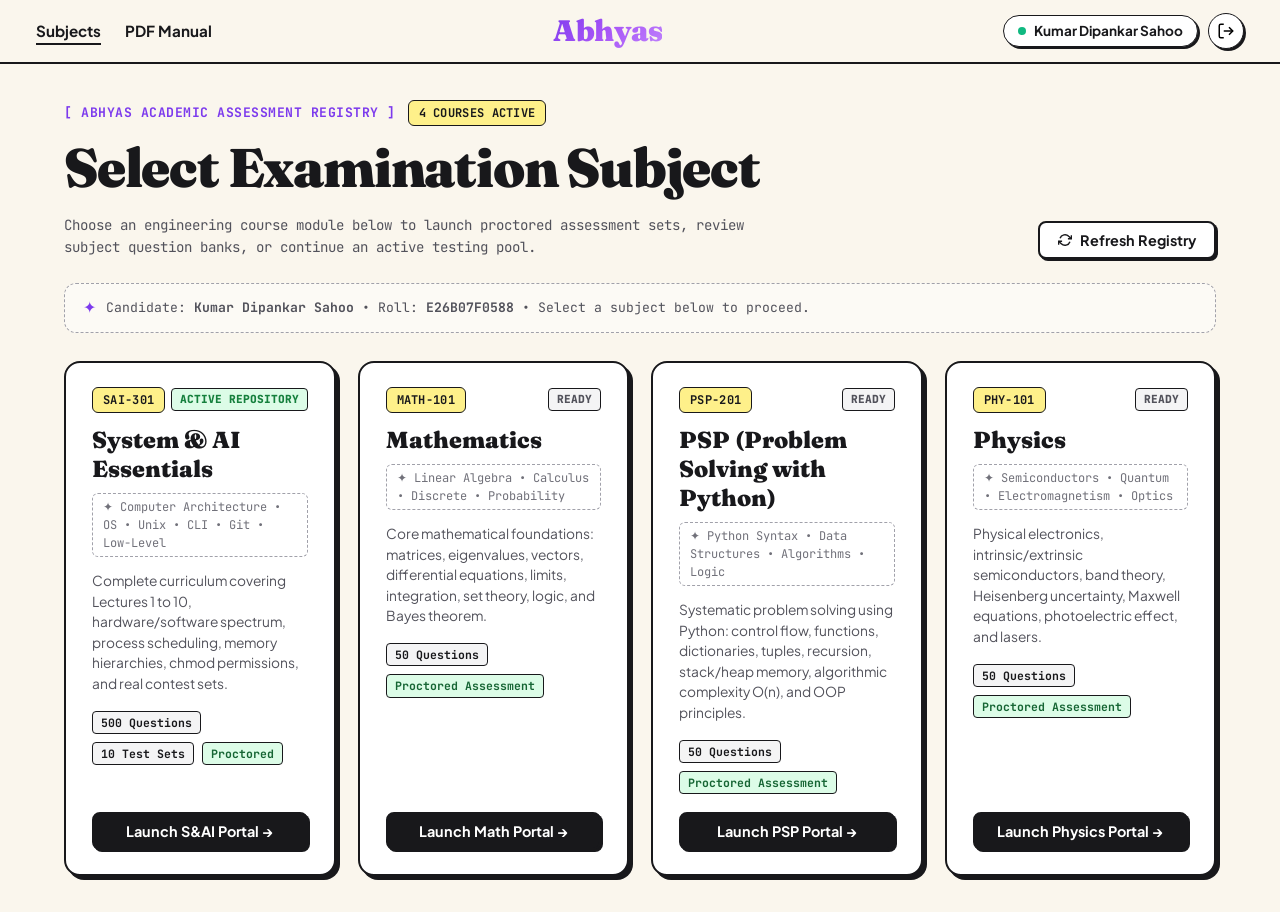
==== index.html @ b24cab3d "Add Abhyas multi-subject assessment portal, question banks, and master study guide" ====
<!DOCTYPE html>
<html lang="en">
<head>
  <meta charset="UTF-8">
  <meta name="viewport" content="width=device-width, initial-scale=1.0">
  <title>Abhyas — Academic Assessment Platform</title>
  <link rel="preconnect" href="https://fonts.googleapis.com">
  <link rel="preconnect" href="https://fonts.gstatic.com" crossorigin>
  <link href="https://fonts.googleapis.com/css2?family=Fraunces:ital,opsz,wght@0,9..144,700;0,9..144,800;0,9..144,900;1,9..144,700&family=JetBrains+Mono:wght@400;500;600;700&family=Plus+Jakarta+Sans:wght@400;500;600;700;800&display=swap" rel="stylesheet">
  <link rel="stylesheet" href="styles.css">
</head>
<body>

  <!-- TOP GLOBAL HEADER -->
  <header class="app-header">
    <div class="header-left">
      <nav class="nav-links">
        <a href="#" class="nav-link active" id="nav-portal-btn" onclick="showSubjectSelection()">Subjects</a>
        <a href="#" class="nav-link" id="nav-change-subject" onclick="showSubjectSelection()" style="display: none;">Switch Subject</a>
        <a href="Systems_and_AI_Master_Guide_and_Contests.pdf" download class="nav-link" title="Download Master Study Guide (44 Pages)">PDF Manual</a>
      </nav>
    </div>

    <div class="header-center">
      <div class="nirman-logo" onclick="showSubjectSelection()" title="Abhyas Assessment Portal">
        <span class="logo-text">Abhyas</span>
      </div>

      <!-- Test Header Status (When in Test) -->
      <div class="test-header-bar" id="test-header-status" style="display: none;">
        <div class="timer-badge" id="timer-pill">
          <svg class="icon icon-sm" viewBox="0 0 24 24" fill="none" stroke="currentColor" stroke-width="2.5"><circle cx="12" cy="12" r="10"></circle><polyline points="12 6 12 12 16 14"></polyline></svg>
          <span id="timer-display">45:00</span>
        </div>
        <div class="proctor-badge proctor-active" id="proctor-badge">
          <span class="pulse-dot"></span>
          <span id="proctor-status-text">PROCTORED</span>
        </div>
        <div class="violation-badge" id="violation-pill">
          Violations: <span id="violation-count">0</span>
        </div>
      </div>
    </div>

    <div class="header-right">
      <!-- Signed In State -->
      <div id="user-header-signedin" style="display: flex; align-items: center; gap: 10px;">
        <div class="user-profile-pill">
          <span class="user-online-dot"></span>
          <span class="user-name" id="header-user-name">Kumar Dipankar Sahoo</span>
        </div>
        <button class="icon-circle-btn" onclick="signOutUser()" title="Sign Out / Switch User">
          <svg class="icon" viewBox="0 0 24 24" fill="none" stroke="currentColor" stroke-width="2"><path d="M9 21H5a2 2 0 0 1-2-2V5a2 2 0 0 1 2-2h4"></path><polyline points="16 17 21 12 16 7"></polyline><line x1="21" y1="12" x2="9" y2="12"></line></svg>
        </button>
      </div>

      <!-- Signed Out State -->
      <div id="user-header-signedout" style="display: none;">
        <button class="btn btn-black btn-sm" onclick="showSignInScreen()">
          Sign In &rarr;
        </button>
      </div>
    </div>
  </header>

  <!-- MAIN CONTAINER -->
  <main class="app-main">

    <!-- 0. SIGN IN VIEW -->
    <section class="view-panel" id="signin-view" style="display: none;">
      <div class="signin-container">
        <div class="nirman-card signin-card">
          <div class="signin-top-badge">
            <span class="mono-bracket">[ CANDIDATE VERIFICATION ]</span>
            <span class="tag-pill yellow-pill">ABHYAS</span>
          </div>
          
          <h1 class="signin-title">Candidate Sign In</h1>
          <p class="signin-desc">
            Enter your credentials to access proctored assessments, subject registries, and exam progress.
          </p>

          <form id="signin-form" onsubmit="handleSignInSubmit(event)">
            <div class="form-group">
              <label class="form-label">STUDENT FULL NAME</label>
              <input type="text" id="input-student-name" class="nirman-input" placeholder="e.g. Kumar Dipankar Sahoo" value="Kumar Dipankar Sahoo" required>
            </div>

            <div class="form-group">
              <label class="form-label">CAMPUS ROLL NUMBER</label>
              <input type="text" id="input-roll-no" class="nirman-input" placeholder="e.g. E26B07F0588" value="E26B07F0588" required>
            </div>

            <div class="form-group">
              <label class="form-label">ACADEMIC EMAIL</label>
              <input type="email" id="input-email" class="nirman-input" placeholder="e.g. kumar.sahoo@student.edu" value="kumar.sahoo@student.edu" required>
            </div>

            <div class="signin-btn-row">
              <button type="submit" class="btn btn-black btn-block">
                Sign In to Portal &rarr;
              </button>
            </div>
          </form>

          <div class="signin-footer-note">
            <span class="sparkle-icon">&#10022;</span>
            <span>All assessment sessions are securely logged to candidate roll numbers.</span>
          </div>
        </div>
      </div>
    </section>

    <!-- 1. SUBJECT SELECTION VIEW -->
    <section class="view-panel" id="subjects-view">
      
      <!-- HERO HEADER -->
      <div class="nirman-hero">
        <div class="hero-top-tag">
          <span class="mono-bracket">[ ABHYAS ACADEMIC ASSESSMENT REGISTRY ]</span>
          <span class="tag-pill yellow-pill">4 COURSES ACTIVE</span>
        </div>
        
        <h1 class="page-title">Select Examination Subject</h1>
        
        <div class="hero-sub-flex">
          <p class="hero-desc">
            Choose an engineering course module below to launch proctored assessment sets, review subject question banks, or continue an active testing pool.
          </p>
          <div class="hero-actions">
            <button class="btn btn-outline" onclick="showSubjectSelection()">
              <svg class="icon icon-sm" viewBox="0 0 24 24" fill="none" stroke="currentColor" stroke-width="2.5"><polyline points="23 4 23 10 17 10"></polyline><polyline points="1 20 1 14 7 14"></polyline><path d="M3.51 9a9 9 0 0 1 14.85-3.36L23 10M1 14l4.64 4.36A9 9 0 0 0 20.49 15"></path></svg>
              Refresh Registry
            </button>
          </div>
        </div>
      </div>

      <!-- DASHED NOTICE BANNER -->
      <div class="dashed-notice-banner">
        <span class="sparkle-icon">&#10022;</span>
        <span>Candidate: <strong id="subject-candidate-name">Kumar Dipankar Sahoo</strong> &bull; Roll: <strong id="subject-candidate-roll">E26B07F0588</strong> &bull; Select a subject below to proceed.</span>
      </div>

      <!-- SUBJECT CARDS GRID (4 SUBJECTS: S&AI, MATH, PSP, PHYSICS) -->
      <div class="subjects-grid">
        
        <!-- S&AI CARD -->
        <div class="nirman-card subject-card" onclick="selectSubject('sai')">
          <div class="subject-card-top">
            <span class="tag-pill yellow-pill">SAI-301</span>
            <span class="badge-flag-active">ACTIVE REPOSITORY</span>
          </div>
          <h2 class="subject-title">System &amp; AI Essentials</h2>
          <div class="dashed-pill-box">
            &#10022; Computer Architecture &bull; OS &bull; Unix &bull; CLI &bull; Git &bull; Low-Level
          </div>
          <p class="subject-desc">
            Complete curriculum covering Lectures 1 to 10, hardware/software spectrum, process scheduling, memory hierarchies, chmod permissions, and real contest sets.
          </p>
          <div class="subject-meta-row">
            <span class="meta-tag">500 Questions</span>
            <span class="meta-tag">10 Test Sets</span>
            <span class="meta-tag color-green-bold">Proctored</span>
          </div>
          <button class="btn btn-black btn-block subject-btn">
            Launch S&amp;AI Portal &rarr;
          </button>
        </div>

        <!-- MATH CARD -->
        <div class="nirman-card subject-card" onclick="selectSubject('maths')">
          <div class="subject-card-top">
            <span class="tag-pill yellow-pill">MATH-101</span>
            <span class="badge-flag-ready">READY</span>
          </div>
          <h2 class="subject-title">Mathematics</h2>
          <div class="dashed-pill-box">
            &#10022; Linear Algebra &bull; Calculus &bull; Discrete &bull; Probability
          </div>
          <p class="subject-desc">
            Core mathematical foundations: matrices, eigenvalues, vectors, differential equations, limits, integration, set theory, logic, and Bayes theorem.
          </p>
          <div class="subject-meta-row">
            <span class="meta-tag">50 Questions</span>
            <span class="meta-tag color-green-bold">Proctored Assessment</span>
          </div>
          <button class="btn btn-black btn-block subject-btn">
            Launch Math Portal &rarr;
          </button>
        </div>

        <!-- PSP (PROBLEM SOLVING WITH PYTHON) CARD -->
        <div class="nirman-card subject-card" onclick="selectSubject('psp')">
          <div class="subject-card-top">
            <span class="tag-pill yellow-pill">PSP-201</span>
            <span class="badge-flag-ready">READY</span>
          </div>
          <h2 class="subject-title">PSP (Problem Solving with Python)</h2>
          <div class="dashed-pill-box">
            &#10022; Python Syntax &bull; Data Structures &bull; Algorithms &bull; Logic
          </div>
          <p class="subject-desc">
            Systematic problem solving using Python: control flow, functions, dictionaries, tuples, recursion, stack/heap memory, algorithmic complexity O(n), and OOP principles.
          </p>
          <div class="subject-meta-row">
            <span class="meta-tag">50 Questions</span>
            <span class="meta-tag color-green-bold">Proctored Assessment</span>
          </div>
          <button class="btn btn-black btn-block subject-btn">
            Launch PSP Portal &rarr;
          </button>
        </div>

        <!-- PHYSICS CARD -->
        <div class="nirman-card subject-card" onclick="selectSubject('physics')">
          <div class="subject-card-top">
            <span class="tag-pill yellow-pill">PHY-101</span>
            <span class="badge-flag-ready">READY</span>
          </div>
          <h2 class="subject-title">Physics</h2>
          <div class="dashed-pill-box">
            &#10022; Semiconductors &bull; Quantum &bull; Electromagnetism &bull; Optics
          </div>
          <p class="subject-desc">
            Physical electronics, intrinsic/extrinsic semiconductors, band theory, Heisenberg uncertainty, Maxwell equations, photoelectric effect, and lasers.
          </p>
          <div class="subject-meta-row">
            <span class="meta-tag">50 Questions</span>
            <span class="meta-tag color-green-bold">Proctored Assessment</span>
          </div>
          <button class="btn btn-black btn-block subject-btn">
            Launch Physics Portal &rarr;
          </button>
        </div>

      </div>

    </section>

    <!-- 2. SUBJECT SPECIFIC DASHBOARD VIEW -->
    <section class="view-panel" id="dashboard-view" style="display: none;">
      
      <!-- HERO HEADER -->
      <div class="nirman-hero">
        <div class="hero-top-tag">
          <span class="mono-bracket" id="dash-subject-bracket">[ SYSTEM &amp; AI ESSENTIALS REGISTRY ]</span>
          <span class="tag-pill yellow-pill" id="dash-subject-code-tag">500 QUESTION BANK</span>
        </div>
        
        <h1 class="page-title" id="dash-subject-title">Candidate Assessment Hub</h1>
        
        <div class="hero-sub-flex">
          <p class="hero-desc" id="dash-subject-desc">
            Tests are deployed in sequential blocks of <strong>50 questions</strong>. Uncompleted questions are stored in the pool for subsequent test rounds.
          </p>
          <div class="hero-actions">
            <button class="btn btn-outline" onclick="showSubjectSelection()">
              &larr; All Subjects
            </button>
            <button class="btn btn-black" onclick="openStartTestModal()">
              Start Test (50 Qs) &rarr;
            </button>
          </div>
        </div>
      </div>

      <!-- DASHED NOTICE BANNER -->
      <div class="dashed-notice-banner">
        <span class="sparkle-icon">&#10022;</span>
        <span>Proctored evaluation phase: Real-time webcam proctoring, fullscreen enforcement, and tab-focus detection are active.</span>
      </div>

      <!-- 4 NIRMAN STAT CARDS -->
      <div class="stats-row">
        <div class="nirman-stat-card">
          <div class="stat-label">TOTAL QUESTION BANK</div>
          <div class="stat-number" id="stat-total-qs">500</div>
        </div>
        <div class="nirman-stat-card">
          <div class="stat-label">QUESTIONS ATTEMPTED</div>
          <div class="stat-number color-green" id="stat-completed-qs">0</div>
        </div>
        <div class="nirman-stat-card">
          <div class="stat-label">PENDING POOL QUESTIONS</div>
          <div class="stat-number color-purple" id="stat-remaining-qs">500</div>
        </div>
        <div class="nirman-stat-card">
          <div class="stat-label">TOTAL XP COINS EARNED</div>
          <div class="stat-number color-orange" id="stat-xp">0</div>
        </div>
      </div>

      <!-- FILTER AND SEARCH BAR -->
      <div class="filter-search-container">
        <div class="filter-pills-row">
          <button class="filter-pill active" id="filter-btn-all" onclick="setDashboardFilter('all')">All Sets</button>
          <button class="filter-pill" id="filter-btn-completed" onclick="setDashboardFilter('completed')">Completed</button>
          <button class="filter-pill" id="filter-btn-pending" onclick="setDashboardFilter('pending')">Pending</button>
        </div>

        <div class="search-wrap">
          <div class="search-input-box">
            <svg class="search-icon" viewBox="0 0 24 24" fill="none" stroke="currentColor" stroke-width="2.5"><circle cx="11" cy="11" r="8"></circle><line x1="21" y1="21" x2="16.65" y2="16.65"></line></svg>
            <input type="text" id="test-search-input" placeholder="Search test set..." oninput="filterBatchGrid()">
          </div>
        </div>
      </div>

      <!-- TEST CARDS FEED -->
      <div class="tests-feed" id="tests-batch-grid">
        <!-- Rendered dynamically -->
      </div>

    </section>

    <!-- 3. PROCTORED TEST VIEW -->
    <section class="view-panel" id="test-view" style="display: none;">
      <div class="test-layout">
        
        <!-- LEFT: QUESTION AREA -->
        <div class="test-content">
          <div class="nirman-card test-question-card">
            
            <div class="question-header-row">
              <div class="tags-cluster">
                <span class="tag-pill yellow-pill" id="current-q-code">TEST-Q01</span>
                <span class="q-title-bold" id="current-q-pill">Question 1 of 50</span>
                <span class="tag-pill neutral-pill" id="current-q-module">Hardware &amp; Storage</span>
              </div>
              <button class="btn btn-sm btn-outline" id="flag-btn" onclick="toggleReviewFlag()">
                <span id="flag-btn-text">&#9873; Mark for Review</span>
              </button>
            </div>

            <div class="question-body">
              <h2 class="question-prompt" id="question-text">Loading question text...</h2>
            </div>

            <div class="options-container" id="options-list">
              <!-- Rendered dynamically -->
            </div>

            <div class="test-footer-nav">
              <div class="nav-left">
                <button class="btn btn-outline" id="prev-btn" onclick="navigateQuestion(-1)">
                  &larr; Previous
                </button>
                <button class="btn btn-ghost" onclick="clearCurrentSelection()">
                  Clear Choice
                </button>
              </div>

              <div class="nav-right">
                <button class="btn btn-outline" id="next-btn" onclick="navigateQuestion(1)">
                  Next &rarr;
                </button>
                <button class="btn btn-black" id="submit-test-btn" onclick="confirmSubmitTest()">
                  Submit Test &rarr;
                </button>
              </div>
            </div>

          </div>
        </div>

        <!-- RIGHT: PROCTORING & PALETTE SIDEBAR -->
        <aside class="test-sidebar">
          
          <!-- LIVE CAMERA PROCTOR WIDGET -->
          <div class="nirman-card proctor-card">
            <div class="sidebar-card-header">
              <div class="cam-live-indicator">
                <span class="pulse-dot"></span>
                <span class="cam-title">CANDIDATE PROCTOR</span>
              </div>
              <span class="tag-pill yellow-pill" id="cam-status-label">ACTIVE</span>
            </div>
            
            <div class="camera-stream-wrapper">
              <video id="webcam-video" autoplay playsinline muted></video>
              <canvas id="face-detect-canvas"></canvas>
              <div class="cam-overlay-guide">
                <div class="face-target-box"></div>
              </div>
              <div class="cam-offline-placeholder" id="cam-fallback">
                <div class="avatar-icon">&#128100;</div>
                <span class="mono-label">PROCTORING MONITOR</span>
                <button class="btn btn-xs btn-outline" onclick="initCameraStream()">Enable Camera</button>
              </div>
            </div>
            
            <div class="proctor-rule-box">
              <span class="mono-small">&#10022; Strict Anti-Cheat: Tab switching &amp; blur events trigger penalty strikes.</span>
            </div>
          </div>

          <!-- QUESTION PALETTE -->
          <div class="nirman-card palette-card">
            <div class="sidebar-card-header">
              <span class="mono-bold">QUESTION PALETTE</span>
              <span class="tag-pill neutral-pill" id="palette-summary">0 / 50</span>
            </div>

            <div class="palette-legend">
              <div class="legend-item"><span class="legend-box box-answered"></span> Answered</div>
              <div class="legend-item"><span class="legend-box box-flagged"></span> Marked</div>
              <div class="legend-item"><span class="legend-box box-visited"></span> Visited</div>
              <div class="legend-item"><span class="legend-box box-unvisited"></span> Empty</div>
            </div>

            <div class="palette-grid" id="palette-grid">
              <!-- Rendered 1 to 50 -->
            </div>
          </div>

        </aside>

      </div>
    </section>

    <!-- 4. TEST RESULT & REVIEW VIEW -->
    <section class="view-panel" id="result-view" style="display: none;">
      
      <div class="nirman-card result-summary-card">
        <div class="result-top-badge">
          <span class="mono-bracket">[ ASSESSMENT RESULT REPORT ]</span>
          <span class="tag-pill yellow-pill" id="result-status-tag">SUBMISSION EVALUATED</span>
        </div>
        
        <div class="result-hero-row">
          <div class="score-display-box">
            <div class="score-big-num" id="score-percentage">0%</div>
            <div class="score-sub-label" id="score-fraction">0 / 50 Correct</div>
          </div>

          <div class="result-meta-block">
            <h2 class="result-heading" id="result-verdict">Test Completed!</h2>
            <p class="result-desc" id="result-message">Evaluation complete. Review your performance breakdown below.</p>
            
            <div class="stats-mini-grid">
              <div class="mini-stat-box">
                <span class="mini-val color-green" id="res-correct">0</span>
                <span class="mini-lbl">CORRECT</span>
              </div>
              <div class="mini-stat-box">
                <span class="mini-val color-red" id="res-incorrect">0</span>
                <span class="mini-lbl">INCORRECT</span>
              </div>
              <div class="mini-stat-box">
                <span class="mini-val" id="res-skipped">0</span>
                <span class="mini-lbl">SKIPPED</span>
              </div>
              <div class="mini-stat-box">
                <span class="mini-val color-orange" id="res-xp">+0</span>
                <span class="mini-lbl">XP COINS</span>
              </div>
              <div class="mini-stat-box">
                <span class="mini-val color-purple" id="res-violations">0</span>
                <span class="mini-lbl">VIOLATIONS</span>
              </div>
            </div>
          </div>
        </div>

        <div class="result-cta-row">
          <button class="btn btn-yellow" onclick="startNextUnseenBatch()">
            Take Next Test (Next 50 Qs) &rarr;
          </button>
          <button class="btn btn-outline" onclick="showDashboard()">
            Return to Subject Portal
          </button>
          <button class="btn btn-black" onclick="showSubjectSelection()">
            Switch Subject &rarr;
          </button>
        </div>
      </div>

      <!-- DETAILED REVIEW SECTION -->
      <div class="nirman-card review-container-card">
        <div class="review-header-flex">
          <h3 class="review-title">Detailed Question Analysis</h3>
          <div class="filter-pills-row">
            <button class="filter-pill active" data-filter="all" onclick="filterReview('all')">All (50)</button>
            <button class="filter-pill" data-filter="incorrect" onclick="filterReview('incorrect')">Incorrect</button>
            <button class="filter-pill" data-filter="correct" onclick="filterReview('correct')">Correct</button>
            <button class="filter-pill" data-filter="marked" onclick="filterReview('marked')">Marked</button>
          </div>
        </div>

        <div class="review-items-feed" id="review-list">
          <!-- Rendered dynamically -->
        </div>
      </div>

    </section>

  </main>

  <!-- PROCTORING VIOLATION WARNING MODAL -->
  <div class="modal-backdrop" id="violation-modal" style="display: none;">
    <div class="modal-box nirman-modal violation-box">
      <div class="modal-icon-alert">&#9888;</div>
      <h3 class="modal-title">Security Violation Detected</h3>
      <p id="violation-modal-msg">A tab switch or window focus loss was registered. Assessment integrity requires staying on this tab.</p>
      <div class="violation-tally-box">
        Warning <span id="modal-violation-count">1</span> of 3 Recorded
      </div>
      <button class="btn btn-black btn-block" onclick="dismissViolationModal()">
        I Understand &mdash; Return to Assessment
      </button>
    </div>
  </div>

  <!-- START TEST CONFIRMATION MODAL -->
  <div class="modal-backdrop" id="start-modal" style="display: none;">
    <div class="modal-box nirman-modal">
      <div class="modal-tag-row">
        <span class="mono-bracket">[ READY TO LAUNCH ]</span>
        <span class="tag-pill yellow-pill">PROCTORED</span>
      </div>
      <h3 class="modal-title" id="modal-batch-name">Begin Practice Test</h3>
      <p class="modal-desc">This test consists of 50 high-yield questions. Real-time camera &amp; screen focus monitoring will be active.</p>
      
      <div class="checklist-container">
        <label class="check-row">
          <input type="checkbox" id="check-camera" checked>
          <span>Enable Web Camera proctoring stream</span>
        </label>
        <label class="check-row">
          <input type="checkbox" id="check-fullscreen" checked>
          <span>Lock Fullscreen mode (prevents accidental tab switches)</span>
        </label>
      </div>

      <div class="modal-btn-row">
        <button class="btn btn-outline" onclick="closeStartModal()">Cancel</button>
        <button class="btn btn-black" onclick="confirmLaunchTest()">Launch Test Now &rarr;</button>
      </div>
    </div>
  </div>

  <!-- SUBMIT TEST CONFIRMATION MODAL -->
  <div class="modal-backdrop" id="submit-modal" style="display: none;">
    <div class="modal-box nirman-modal">
      <h3 class="modal-title">Confirm Final Submission?</h3>
      <p class="modal-desc" id="submit-summary-text">You have answered 42 of 50 questions.</p>
      <div class="modal-btn-row">
        <button class="btn btn-outline" onclick="closeSubmitModal()">Resume Test</button>
        <button class="btn btn-black" onclick="executeSubmitTest()">Submit &amp; View Results &rarr;</button>
      </div>
    </div>
  </div>

  <!-- SCRIPTS -->
  <script src="questions.js"></script>
  <script src="app.js"></script>
</body>
</html>
---- styles.css ----
/* --------------------------------------------------------------------------
   NIRMAN 3.0 AESTHETIC DESIGN SYSTEM — SYSTEM & AI ESSENTIALS
   Warm Parchment, Heavy Borders (2px #18181b), Offset Shadows (4px 4px 0)
   -------------------------------------------------------------------------- */

:root {
  --bg-parchment: #faf6ed;
  --bg-card: #ffffff;
  --border-dark: #18181b;
  --text-dark: #18181b;
  --text-muted: #52525b;
  --text-faint: #71717a;
  
  --yellow-accent: #fef08a;
  --yellow-border: #18181b;
  --green-stat: #059669;
  --purple-stat: #9333ea;
  --orange-stat: #ea580c;
  --red-stat: #dc2626;

  --shadow-offset: 4px 4px 0px #18181b;
  --shadow-offset-sm: 2px 2px 0px #18181b;
  --shadow-offset-lg: 6px 6px 0px #18181b;

  --font-serif: 'Fraunces', Georgia, serif;
  --font-mono: 'JetBrains Mono', monospace;
  --font-sans: 'Plus Jakarta Sans', -apple-system, BlinkMacSystemFont, "Segoe UI", Roboto, sans-serif;
}

* {
  box-sizing: border-box;
  margin: 0;
  padding: 0;
}

body {
  font-family: var(--font-sans);
  background-color: var(--bg-parchment);
  color: var(--text-dark);
  line-height: 1.5;
  min-height: 100vh;
  display: flex;
  flex-direction: column;
}

/* --------------------------------------------------------------------------
   HEADER (NIRMAN STYLE)
   -------------------------------------------------------------------------- */
.app-header {
  height: 64px;
  background: var(--bg-parchment);
  border-bottom: 2px solid var(--border-dark);
  display: flex;
  align-items: center;
  justify-content: space-between;
  padding: 0 36px;
  position: sticky;
  top: 0;
  z-index: 100;
}

.nav-links {
  display: flex;
  align-items: center;
  gap: 24px;
}

.nav-link {
  font-size: 0.95rem;
  font-weight: 700;
  color: var(--text-dark);
  text-decoration: none;
  position: relative;
  transition: opacity 0.2s;
}

.nav-link.active,
.nav-link:hover {
  text-decoration: underline;
  text-underline-offset: 6px;
  text-decoration-thickness: 2px;
}

.nirman-logo {
  display: flex;
  align-items: baseline;
  gap: 2px;
  user-select: none;
  cursor: pointer;
}

.nirman-logo .logo-text {
  font-family: var(--font-serif);
  font-size: 1.85rem;
  font-weight: 900;
  background: linear-gradient(135deg, #7c3aed 0%, #a855f7 50%, #c084fc 100%);
  -webkit-background-clip: text;
  -webkit-text-fill-color: transparent;
  letter-spacing: -0.5px;
}

.nirman-logo .logo-sub {
  font-family: var(--font-serif);
  font-size: 1.05rem;
  font-style: italic;
  font-weight: 800;
  color: #18181b;
  margin-left: 2px;
}

.test-header-bar {
  display: flex;
  align-items: center;
  gap: 12px;
}

.timer-badge {
  display: flex;
  align-items: center;
  gap: 6px;
  background: white;
  border: 1.5px solid var(--border-dark);
  border-radius: 20px;
  padding: 4px 12px;
  font-family: var(--font-mono);
  font-size: 0.88rem;
  font-weight: 700;
}

.proctor-badge {
  display: flex;
  align-items: center;
  gap: 6px;
  background: #dcfce7;
  color: #15803d;
  border: 1.5px solid var(--border-dark);
  border-radius: 20px;
  padding: 4px 12px;
  font-family: var(--font-mono);
  font-size: 0.75rem;
  font-weight: 700;
  letter-spacing: 0.5px;
}

.pulse-dot {
  width: 8px;
  height: 8px;
  border-radius: 50%;
  background: #16a34a;
  animation: pulseDot 1.6s infinite;
}

@keyframes pulseDot {
  0% { transform: scale(0.9); opacity: 0.8; }
  50% { transform: scale(1.3); opacity: 1; }
  100% { transform: scale(0.9); opacity: 0.8; }
}

.violation-badge {
  background: #fee2e2;
  color: #991b1b;
  border: 1.5px solid var(--border-dark);
  border-radius: 20px;
  padding: 4px 10px;
  font-family: var(--font-mono);
  font-size: 0.78rem;
  font-weight: 700;
}

.header-right {
  display: flex;
  align-items: center;
  gap: 12px;
}

.user-profile-pill {
  display: flex;
  align-items: center;
  gap: 8px;
  background: white;
  border: 1.5px solid var(--border-dark);
  border-radius: 30px;
  padding: 5px 14px;
  font-size: 0.85rem;
  font-weight: 700;
  box-shadow: 2px 2px 0px var(--border-dark);
}

.user-online-dot {
  width: 8px;
  height: 8px;
  background: #10b981;
  border-radius: 50%;
}

.icon-circle-btn {
  width: 36px;
  height: 36px;
  border-radius: 50%;
  border: 1.5px solid var(--border-dark);
  background: white;
  display: flex;
  align-items: center;
  justify-content: center;
  cursor: pointer;
  transition: all 0.15s ease;
  box-shadow: 2px 2px 0px var(--border-dark);
}

.icon-circle-btn:hover {
  transform: translate(-1px, -1px);
  box-shadow: 3px 3px 0px var(--border-dark);
}

/* --------------------------------------------------------------------------
   BUTTONS & ICONS (NIRMAN STYLE)
   -------------------------------------------------------------------------- */
.icon {
  width: 18px;
  height: 18px;
  display: inline-block;
  vertical-align: middle;
}

.icon-sm {
  width: 14px;
  height: 14px;
}

.btn {
  display: inline-flex;
  align-items: center;
  justify-content: center;
  gap: 8px;
  padding: 8px 18px;
  font-size: 0.9rem;
  font-weight: 700;
  border-radius: 8px;
  border: 2px solid var(--border-dark);
  cursor: pointer;
  transition: all 0.12s ease;
  font-family: var(--font-sans);
  text-decoration: none;
  box-shadow: var(--shadow-offset-sm);
}

.btn:active {
  transform: translate(2px, 2px);
  box-shadow: 0px 0px 0px var(--border-dark);
}

.btn-black {
  background: var(--border-dark);
  color: #ffffff;
}

.btn-black:hover {
  background: #27272a;
  transform: translate(-1px, -1px);
  box-shadow: var(--shadow-offset);
}

.btn-outline {
  background: #ffffff;
  color: var(--border-dark);
}

.btn-outline:hover {
  background: #f4f4f5;
  transform: translate(-1px, -1px);
  box-shadow: var(--shadow-offset);
}

.btn-yellow {
  background: var(--yellow-accent);
  color: var(--border-dark);
}

.btn-yellow:hover {
  background: #fde047;
  transform: translate(-1px, -1px);
  box-shadow: var(--shadow-offset);
}

.btn-ghost {
  background: transparent;
  border: none;
  color: var(--text-muted);
  box-shadow: none;
}

.btn-ghost:hover {
  color: var(--text-dark);
  text-decoration: underline;
}

.btn-sm {
  padding: 5px 12px;
  font-size: 0.82rem;
}

.btn-xs {
  padding: 3px 8px;
  font-size: 0.72rem;
}

.btn-block {
  width: 100%;
}

/* --------------------------------------------------------------------------
   MAIN CONTAINER
   -------------------------------------------------------------------------- */
.app-main {
  flex: 1;
  max-width: 1200px;
  width: 100%;
  margin: 0 auto;
  padding: 36px 24px;
}

.view-panel {
  display: block;
  animation: fadeIn 0.2s ease;
}

@keyframes fadeIn {
  from { opacity: 0; transform: translateY(4px); }
  to { opacity: 1; transform: translateY(0); }
}

/* --------------------------------------------------------------------------
   1. DASHBOARD VIEW (NIRMAN COMMUNITY SHOWCASE STYLE)
   -------------------------------------------------------------------------- */
.nirman-hero {
  margin-bottom: 24px;
}

.hero-top-tag {
  display: flex;
  align-items: center;
  gap: 12px;
  margin-bottom: 12px;
  flex-wrap: wrap;
}

.mono-bracket {
  font-family: var(--font-mono);
  font-size: 0.82rem;
  font-weight: 700;
  color: #7c3aed;
  letter-spacing: 0.5px;
}

.tag-pill {
  display: inline-flex;
  align-items: center;
  gap: 6px;
  padding: 3px 10px;
  border-radius: 6px;
  border: 1.5px solid var(--border-dark);
  font-family: var(--font-mono);
  font-size: 0.75rem;
  font-weight: 700;
  text-transform: uppercase;
  letter-spacing: 0.3px;
}

.yellow-pill {
  background: var(--yellow-accent);
  color: var(--border-dark);
}

.neutral-pill {
  background: white;
  color: var(--border-dark);
}

.page-title {
  font-family: var(--font-serif);
  font-size: 3.4rem;
  font-weight: 900;
  color: var(--text-dark);
  line-height: 1.1;
  letter-spacing: -1.2px;
  margin-bottom: 16px;
}

.hero-sub-flex {
  display: flex;
  justify-content: space-between;
  align-items: flex-end;
  gap: 28px;
}

.hero-desc {
  font-family: var(--font-mono);
  font-size: 0.88rem;
  color: var(--text-muted);
  max-width: 680px;
  line-height: 1.6;
}

.hero-actions {
  display: flex;
  gap: 12px;
  flex-shrink: 0;
}

/* DASHED NOTICE BANNER */
.dashed-notice-banner {
  border: 1.5px dashed #a1a1aa;
  border-radius: 12px;
  background: rgba(255, 255, 255, 0.45);
  padding: 12px 18px;
  display: flex;
  align-items: center;
  gap: 10px;
  font-family: var(--font-mono);
  font-size: 0.82rem;
  color: #52525b;
  margin-bottom: 28px;
}

.sparkle-icon {
  color: #7c3aed;
  font-size: 1rem;
}

/* 4 STAT CARDS ROW */
.stats-row {
  display: grid;
  grid-template-columns: repeat(4, 1fr);
  gap: 16px;
  margin-bottom: 30px;
}

.nirman-stat-card {
  background: white;
  border: 2px solid var(--border-dark);
  border-radius: 12px;
  padding: 16px 20px;
  box-shadow: var(--shadow-offset);
  display: flex;
  flex-direction: column;
  justify-content: space-between;
}

.stat-label {
  font-family: var(--font-mono);
  font-size: 0.72rem;
  font-weight: 700;
  color: var(--text-faint);
  letter-spacing: 0.5px;
  text-transform: uppercase;
  margin-bottom: 8px;
}

.stat-number {
  font-family: var(--font-serif);
  font-size: 2.7rem;
  font-weight: 900;
  color: var(--text-dark);
  line-height: 1;
}

.color-green { color: var(--green-stat) !important; }
.color-purple { color: var(--purple-stat) !important; }
.color-orange { color: var(--orange-stat) !important; }
.color-red { color: var(--red-stat) !important; }

/* FILTER AND SEARCH BAR */
.filter-search-container {
  background: white;
  border: 2px solid var(--border-dark);
  border-radius: 14px;
  padding: 14px 20px;
  box-shadow: var(--shadow-offset);
  display: flex;
  justify-content: space-between;
  align-items: center;
  gap: 16px;
  margin-bottom: 26px;
  flex-wrap: wrap;
}

.filter-pills-row {
  display: flex;
  align-items: center;
  gap: 8px;
}

.filter-pill {
  padding: 6px 14px;
  border-radius: 20px;
  border: 2px solid var(--border-dark);
  background: white;
  font-size: 0.85rem;
  font-weight: 700;
  color: var(--text-dark);
  cursor: pointer;
  transition: all 0.12s ease;
}

.filter-pill.active {
  background: var(--border-dark);
  color: white;
  box-shadow: 2px 2px 0px var(--border-dark);
}

.search-wrap {
  display: flex;
  align-items: center;
  gap: 12px;
  flex: 1;
  justify-content: flex-end;
}

.theme-label {
  font-family: var(--font-mono);
  font-size: 0.78rem;
  font-weight: 700;
  color: var(--text-faint);
}

.theme-select {
  padding: 6px 12px;
  border-radius: 8px;
  border: 2px solid var(--border-dark);
  background: white;
  font-family: var(--font-sans);
  font-size: 0.85rem;
  font-weight: 600;
  color: var(--text-dark);
  cursor: pointer;
}

.search-input-box {
  display: flex;
  align-items: center;
  gap: 8px;
  border: 2px solid var(--border-dark);
  border-radius: 8px;
  background: white;
  padding: 6px 12px;
  width: 250px;
}

.search-icon {
  width: 16px;
  height: 16px;
  color: var(--text-muted);
}

.search-input-box input {
  border: none;
  outline: none;
  font-family: var(--font-sans);
  font-size: 0.85rem;
  width: 100%;
}

/* TESTS FEED (NIRMAN CARDS) */
.tests-feed {
  display: flex;
  flex-direction: column;
  gap: 20px;
}

.nirman-card {
  background: white;
  border: 2px solid var(--border-dark);
  border-radius: 16px;
  padding: 24px 28px;
  box-shadow: var(--shadow-offset);
  transition: transform 0.15s ease, box-shadow 0.15s ease;
}

.test-item-card {
  display: flex;
  justify-content: space-between;
  align-items: center;
  gap: 24px;
}

.test-item-card:hover {
  transform: translate(-1px, -1px);
  box-shadow: var(--shadow-offset-lg);
}

.test-left-info {
  display: flex;
  flex-direction: column;
  gap: 8px;
}

.test-header-tags {
  display: flex;
  align-items: center;
  gap: 12px;
}

.test-title-text {
  font-family: var(--font-serif);
  font-size: 1.45rem;
  font-weight: 800;
  color: var(--text-dark);
  margin-right: 8px;
}

.test-meta-roll {
  font-family: var(--font-mono);
  font-size: 0.8rem;
  color: var(--text-faint);
}

.dashed-pill-box {
  border: 1.5px dashed #a1a1aa;
  border-radius: 6px;
  padding: 4px 10px;
  font-family: var(--font-mono);
  font-size: 0.75rem;
  color: #71717a;
  width: fit-content;
}

.test-timestamp {
  font-family: var(--font-mono);
  font-size: 0.75rem;
  color: #a1a1aa;
}

.test-item-actions {
  display: flex;
  gap: 10px;
  flex-shrink: 0;
}

/* --------------------------------------------------------------------------
   2. PROCTORED TEST VIEW
   -------------------------------------------------------------------------- */
.test-layout {
  display: grid;
  grid-template-columns: 1fr 340px;
  gap: 24px;
  align-items: start;
}

.test-question-card {
  min-height: 520px;
  display: flex;
  flex-direction: column;
  justify-content: space-between;
}

.question-header-row {
  display: flex;
  justify-content: space-between;
  align-items: center;
  border-bottom: 2px solid #e4e4e7;
  padding-bottom: 16px;
  margin-bottom: 20px;
}

.tags-cluster {
  display: flex;
  align-items: center;
  gap: 10px;
  flex-wrap: wrap;
}

.q-title-bold {
  font-family: var(--font-serif);
  font-size: 1.25rem;
  font-weight: 800;
  color: var(--text-dark);
}

.question-prompt {
  font-family: var(--font-serif);
  font-size: 1.45rem;
  font-weight: 800;
  color: var(--text-dark);
  line-height: 1.35;
  margin-bottom: 24px;
  letter-spacing: -0.3px;
  white-space: pre-line;
}

.options-container {
  display: flex;
  flex-direction: column;
  gap: 12px;
  margin-bottom: 28px;
}

.option-box {
  border: 2px solid var(--border-dark);
  border-radius: 10px;
  padding: 14px 18px;
  display: flex;
  align-items: flex-start;
  gap: 14px;
  cursor: pointer;
  background: white;
  transition: all 0.12s ease;
  box-shadow: var(--shadow-offset-sm);
}

.option-box:hover {
  transform: translate(-1px, -1px);
  box-shadow: var(--shadow-offset);
  background: #fefce8;
}

.option-box.selected {
  background: var(--yellow-accent);
  border-color: var(--border-dark);
  transform: translate(-1px, -1px);
  box-shadow: var(--shadow-offset);
}

.option-letter {
  width: 28px;
  height: 28px;
  border-radius: 6px;
  border: 1.5px solid var(--border-dark);
  background: white;
  color: var(--border-dark);
  display: flex;
  align-items: center;
  justify-content: center;
  font-family: var(--font-mono);
  font-weight: 800;
  font-size: 0.85rem;
  flex-shrink: 0;
}

.option-box.selected .option-letter {
  background: var(--border-dark);
  color: white;
}

.option-text-content {
  font-size: 0.98rem;
  font-weight: 600;
  color: var(--text-dark);
  line-height: 1.45;
  flex: 1;
}

.test-footer-nav {
  display: flex;
  justify-content: space-between;
  align-items: center;
  border-top: 2px solid #e4e4e7;
  padding-top: 18px;
}

.nav-left, .nav-right {
  display: flex;
  gap: 10px;
}

/* SIDEBAR PROCTOR & PALETTE */
.test-sidebar {
  display: flex;
  flex-direction: column;
  gap: 20px;
}

.sidebar-card-header {
  display: flex;
  justify-content: space-between;
  align-items: center;
  margin-bottom: 12px;
}

.cam-live-indicator {
  display: flex;
  align-items: center;
  gap: 6px;
}

.cam-title {
  font-family: var(--font-mono);
  font-size: 0.78rem;
  font-weight: 700;
  letter-spacing: 0.5px;
}

.camera-stream-wrapper {
  position: relative;
  width: 100%;
  height: 190px;
  background: #18181b;
  border: 2px solid var(--border-dark);
  border-radius: 10px;
  overflow: hidden;
  display: flex;
  align-items: center;
  justify-content: center;
}

#webcam-video {
  width: 100%;
  height: 100%;
  object-fit: cover;
  transform: scaleX(-1);
}

.cam-overlay-guide {
  position: absolute;
  top: 0;
  left: 0;
  width: 100%;
  height: 100%;
  display: flex;
  align-items: center;
  justify-content: center;
  pointer-events: none;
}

.face-target-box {
  width: 110px;
  height: 130px;
  border: 2px dashed rgba(254, 240, 138, 0.7);
  border-radius: 60px;
}

.cam-offline-placeholder {
  position: absolute;
  top: 0;
  left: 0;
  width: 100%;
  height: 100%;
  background: #18181b;
  color: #a1a1aa;
  display: flex;
  flex-direction: column;
  align-items: center;
  justify-content: center;
  gap: 8px;
}

.avatar-icon { font-size: 2.2rem; }
.mono-label { font-family: var(--font-mono); font-size: 0.75rem; font-weight: 700; }
.mono-small { font-family: var(--font-mono); font-size: 0.72rem; color: var(--text-faint); }
.mono-bold { font-family: var(--font-mono); font-size: 0.85rem; font-weight: 800; }

.proctor-rule-box {
  margin-top: 10px;
  padding: 6px 10px;
  border-radius: 6px;
  background: #f4f4f5;
  border: 1px dashed #a1a1aa;
}

.palette-legend {
  display: grid;
  grid-template-columns: 1fr 1fr;
  gap: 6px;
  font-family: var(--font-mono);
  font-size: 0.72rem;
  border-bottom: 2px solid #e4e4e7;
  padding-bottom: 10px;
  margin-bottom: 12px;
}

.legend-item { display: flex; align-items: center; gap: 6px; }

.legend-box {
  width: 12px;
  height: 12px;
  border: 1.5px solid var(--border-dark);
  border-radius: 3px;
}

.box-answered { background: #10b981; }
.box-flagged { background: var(--yellow-accent); }
.box-visited { background: #fef08a; }
.box-unvisited { background: white; }

.palette-grid {
  display: grid;
  grid-template-columns: repeat(5, 1fr);
  gap: 8px;
  max-height: 270px;
  overflow-y: auto;
  padding-right: 4px;
}

.palette-btn {
  height: 38px;
  border-radius: 6px;
  border: 2px solid var(--border-dark);
  background: white;
  font-family: var(--font-mono);
  font-size: 0.85rem;
  font-weight: 700;
  color: var(--text-dark);
  cursor: pointer;
  transition: all 0.12s ease;
  box-shadow: 1px 1px 0px var(--border-dark);
}

.palette-btn:hover {
  transform: translate(-1px, -1px);
  box-shadow: 2px 2px 0px var(--border-dark);
  background: #fef9c3;
}

.palette-btn.active-q {
  border: 2.5px solid #7c3aed !important;
  box-shadow: 0 0 0 2px #c4b5fd;
}

.palette-btn.answered {
  background: #10b981;
  color: white;
}

.palette-btn.flagged {
  background: var(--yellow-accent);
  color: var(--border-dark);
}

.palette-btn.visited-unanswered {
  background: #fef9c3;
}

/* --------------------------------------------------------------------------
   3. RESULT & REVIEW VIEW (NIRMAN STYLE)
   -------------------------------------------------------------------------- */
.result-summary-card {
  margin-bottom: 28px;
}

.result-top-badge {
  display: flex;
  align-items: center;
  gap: 10px;
  margin-bottom: 18px;
}

.result-hero-row {
  display: flex;
  align-items: center;
  gap: 36px;
  border-bottom: 2px solid #e4e4e7;
  padding-bottom: 24px;
  margin-bottom: 20px;
}

.score-display-box {
  width: 140px;
  height: 140px;
  border: 3px solid var(--border-dark);
  border-radius: 16px;
  background: var(--yellow-accent);
  box-shadow: var(--shadow-offset);
  display: flex;
  flex-direction: column;
  align-items: center;
  justify-content: center;
  flex-shrink: 0;
}

.score-big-num {
  font-family: var(--font-serif);
  font-size: 2.6rem;
  font-weight: 900;
  color: var(--text-dark);
  line-height: 1;
}

.score-sub-label {
  font-family: var(--font-mono);
  font-size: 0.8rem;
  font-weight: 700;
  margin-top: 4px;
}

.result-heading {
  font-family: var(--font-serif);
  font-size: 2rem;
  font-weight: 900;
  color: var(--text-dark);
  margin-bottom: 4px;
}

.result-desc {
  font-family: var(--font-mono);
  font-size: 0.85rem;
  color: var(--text-muted);
  margin-bottom: 16px;
}

.stats-mini-grid {
  display: flex;
  gap: 12px;
  flex-wrap: wrap;
}

.mini-stat-box {
  background: #fafafa;
  border: 2px solid var(--border-dark);
  border-radius: 8px;
  padding: 8px 14px;
  min-width: 90px;
  box-shadow: 2px 2px 0px var(--border-dark);
}

.mini-val {
  display: block;
  font-family: var(--font-serif);
  font-size: 1.4rem;
  font-weight: 900;
  line-height: 1.1;
}

.mini-lbl {
  font-family: var(--font-mono);
  font-size: 0.68rem;
  font-weight: 700;
  color: var(--text-faint);
}

.result-cta-row {
  display: flex;
  gap: 12px;
  flex-wrap: wrap;
}

.review-container-card {
  padding: 24px 28px;
}

.review-header-flex {
  display: flex;
  justify-content: space-between;
  align-items: center;
  border-bottom: 2px solid #e4e4e7;
  padding-bottom: 16px;
  margin-bottom: 24px;
  flex-wrap: wrap;
  gap: 12px;
}

.review-title {
  font-family: var(--font-serif);
  font-size: 1.6rem;
  font-weight: 900;
}

.review-items-feed {
  display: flex;
  flex-direction: column;
  gap: 20px;
}

.review-item-box {
  border: 2px solid var(--border-dark);
  border-radius: 12px;
  padding: 20px;
  background: white;
  box-shadow: var(--shadow-offset-sm);
}

.review-item-header {
  display: flex;
  justify-content: space-between;
  align-items: center;
  margin-bottom: 12px;
}

.review-q-title {
  font-family: var(--font-serif);
  font-size: 1.15rem;
  font-weight: 800;
  line-height: 1.4;
  margin-bottom: 16px;
  white-space: pre-line;
}

.review-options-group {
  display: flex;
  flex-direction: column;
  gap: 8px;
  margin-bottom: 16px;
}

.review-opt-item {
  border: 1.5px solid var(--border-dark);
  border-radius: 6px;
  padding: 10px 14px;
  font-size: 0.9rem;
  font-weight: 600;
  background: #fafafa;
}

.review-opt-item.is-correct {
  background: #dcfce7;
  border-color: #16a34a;
  color: #14532d;
}

.review-opt-item.is-incorrect {
  background: #fee2e2;
  border-color: #dc2626;
  color: #7f1d1d;
}

.review-explanation-callout {
  border-left: 3px solid #7c3aed;
  background: #faf5ff;
  padding: 12px 16px;
  border-radius: 0 8px 8px 0;
  font-size: 0.88rem;
  line-height: 1.5;
  border-top: 1px solid #f3e8ff;
  border-right: 1px solid #f3e8ff;
  border-bottom: 1px solid #f3e8ff;
}

/* --------------------------------------------------------------------------
   MODALS (NIRMAN STYLE)
   -------------------------------------------------------------------------- */
.modal-backdrop {
  position: fixed;
  top: 0;
  left: 0;
  width: 100vw;
  height: 100vh;
  background: rgba(24, 24, 27, 0.7);
  backdrop-filter: blur(4px);
  display: flex;
  align-items: center;
  justify-content: center;
  z-index: 1000;
}

.nirman-modal {
  background: white;
  border: 2.5px solid var(--border-dark);
  border-radius: 16px;
  padding: 30px;
  max-width: 520px;
  width: 90%;
  box-shadow: 8px 8px 0px var(--border-dark);
}

.modal-title {
  font-family: var(--font-serif);
  font-size: 1.7rem;
  font-weight: 900;
  margin: 12px 0 8px 0;
}

.modal-desc {
  font-family: var(--font-mono);
  font-size: 0.85rem;
  color: var(--text-muted);
  margin-bottom: 20px;
}

.checklist-container {
  display: flex;
  flex-direction: column;
  gap: 12px;
  border: 1.5px dashed #a1a1aa;
  background: #fafafa;
  padding: 16px;
  border-radius: 10px;
  margin-bottom: 24px;
}

.check-row {
  display: flex;
  align-items: center;
  gap: 10px;
  font-size: 0.9rem;
  font-weight: 600;
  cursor: pointer;
}

.modal-btn-row {
  display: flex;
  justify-content: flex-end;
  gap: 12px;
}

.violation-box {
  text-align: center;
}

.modal-icon-alert {
  font-size: 3.5rem;
  color: #dc2626;
}

.violation-tally-box {
  background: #fee2e2;
  border: 1.5px solid #dc2626;
  color: #991b1b;
  font-family: var(--font-mono);
  font-weight: 800;
  font-size: 0.9rem;
  padding: 10px;
  border-radius: 8px;
  margin-bottom: 20px;
}

.modal-lg {
  max-width: 820px;
  max-height: 85vh;
  display: flex;
  flex-direction: column;
}

.modal-top-bar {
  display: flex;
  justify-content: space-between;
  align-items: center;
}

.close-x-btn {
  font-size: 1.8rem;
  border: none;
  background: transparent;
  cursor: pointer;
  line-height: 1;
}

.bank-search-bar input {
  width: 100%;
  padding: 10px 14px;
  border: 2px solid var(--border-dark);
  border-radius: 8px;
  font-family: var(--font-sans);
  font-size: 0.9rem;
  margin-bottom: 16px;
}

.bank-feed {
  flex: 1;
  overflow-y: auto;
  display: flex;
  flex-direction: column;
  gap: 14px;
}

.bank-card {
  border: 2px solid var(--border-dark);
  border-radius: 8px;
  padding: 14px;
  background: white;
  box-shadow: 2px 2px 0px var(--border-dark);
}

/* --------------------------------------------------------------------------
   RESPONSIVE
   -------------------------------------------------------------------------- */
@media (max-width: 960px) {
  .hero-sub-flex {
    flex-direction: column;
    align-items: flex-start;
  }
  .stats-row {
    grid-template-columns: 1fr 1fr;
  }
  .test-layout {
    grid-template-columns: 1fr;
  }
  .test-item-card {
    flex-direction: column;
    align-items: flex-start;
  }
  .test-item-actions {
    width: 100%;
  }
}

/* --------------------------------------------------------------------------
   SIGN IN VIEW (NIRMAN STYLE)
   -------------------------------------------------------------------------- */
.signin-container {
  display: flex;
  justify-content: center;
  align-items: center;
  padding: 40px 0;
}

.signin-card {
  max-width: 480px;
  width: 100%;
}

.signin-top-badge {
  display: flex;
  align-items: center;
  gap: 10px;
  margin-bottom: 16px;
}

.signin-title {
  font-family: var(--font-serif);
  font-size: 2.2rem;
  font-weight: 900;
  color: var(--text-dark);
  letter-spacing: -0.5px;
  margin-bottom: 8px;
}

.signin-desc {
  font-family: var(--font-mono);
  font-size: 0.85rem;
  color: var(--text-muted);
  margin-bottom: 24px;
}

.form-group {
  margin-bottom: 18px;
}

.form-label {
  display: block;
  font-family: var(--font-mono);
  font-size: 0.72rem;
  font-weight: 700;
  color: var(--text-faint);
  letter-spacing: 0.5px;
  margin-bottom: 6px;
}

.nirman-input {
  width: 100%;
  padding: 10px 14px;
  border: 2px solid var(--border-dark);
  border-radius: 8px;
  font-family: var(--font-sans);
  font-size: 0.95rem;
  font-weight: 600;
  color: var(--text-dark);
  background: white;
  box-shadow: 2px 2px 0px var(--border-dark);
  outline: none;
  transition: all 0.12s ease;
}

.nirman-input:focus {
  transform: translate(-1px, -1px);
  box-shadow: 3px 3px 0px var(--border-dark);
  background: #fefce8;
}

.signin-btn-row {
  margin-top: 24px;
}

.signin-footer-note {
  margin-top: 20px;
  padding-top: 16px;
  border-top: 1.5px dashed #a1a1aa;
  display: flex;
  align-items: center;
  gap: 8px;
  font-family: var(--font-mono);
  font-size: 0.75rem;
  color: var(--text-faint);
}

/* --------------------------------------------------------------------------
   SUBJECT SELECTION VIEW (NIRMAN STYLE)
   -------------------------------------------------------------------------- */
.subjects-grid {
  display: grid;
  grid-template-columns: repeat(auto-fit, minmax(260px, 1fr));
  gap: 22px;
  margin-top: 24px;
}

.subject-card {
  display: flex;
  flex-direction: column;
  justify-content: space-between;
  cursor: pointer;
  padding: 24px 26px;
  transition: transform 0.15s ease, box-shadow 0.15s ease;
}

.subject-card:hover {
  transform: translate(-2px, -2px);
  box-shadow: 6px 6px 0px var(--border-dark);
  background: #fffdf5;
}

.subject-card-top {
  display: flex;
  justify-content: space-between;
  align-items: center;
  margin-bottom: 12px;
}

.badge-flag-active {
  background: #dcfce7;
  color: #15803d;
  border: 1.5px solid var(--border-dark);
  padding: 2px 8px;
  border-radius: 4px;
  font-family: var(--font-mono);
  font-size: 0.7rem;
  font-weight: 800;
}

.badge-flag-ready {
  background: #f4f4f5;
  color: #52525b;
  border: 1.5px solid var(--border-dark);
  padding: 2px 8px;
  border-radius: 4px;
  font-family: var(--font-mono);
  font-size: 0.7rem;
  font-weight: 800;
}

.subject-title {
  font-family: var(--font-serif);
  font-size: 1.45rem;
  font-weight: 900;
  color: var(--text-dark);
  margin-bottom: 10px;
  line-height: 1.25;
}

.subject-desc {
  font-family: var(--font-sans);
  font-size: 0.86rem;
  color: var(--text-muted);
  line-height: 1.5;
  margin: 14px 0 16px 0;
}

.subject-meta-row {
  display: flex;
  gap: 8px;
  flex-wrap: wrap;
  margin-bottom: 18px;
}

.meta-tag {
  background: #f4f4f5;
  border: 1.5px solid var(--border-dark);
  border-radius: 4px;
  padding: 2px 8px;
  font-family: var(--font-mono);
  font-size: 0.72rem;
  font-weight: 700;
}

.color-green-bold {
  background: #dcfce7 !important;
  color: #166534 !important;
}

.subject-btn {
  margin-top: auto;
}
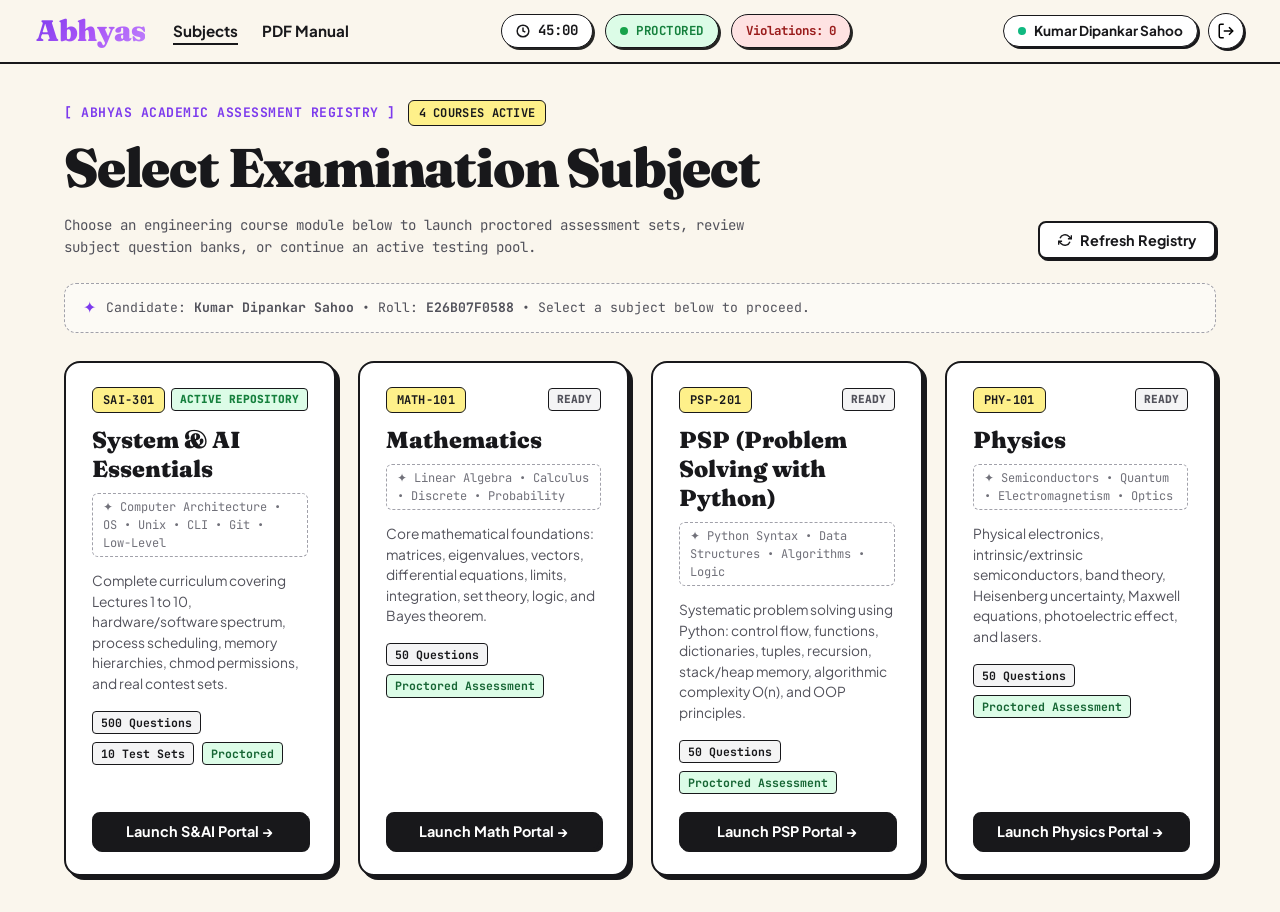
==== commit 6eea7429: "Fix per-student data isolation, webcam full frame positioning, and horizontal navbar status badges" ====
--- a/index.html
+++ b/index.html
@@ -7,14 +7,17 @@
   <link rel="preconnect" href="https://fonts.googleapis.com">
   <link rel="preconnect" href="https://fonts.gstatic.com" crossorigin>
   <link href="https://fonts.googleapis.com/css2?family=Fraunces:ital,opsz,wght@0,9..144,700;0,9..144,800;0,9..144,900;1,9..144,700&family=JetBrains+Mono:wght@400;500;600;700&family=Plus+Jakarta+Sans:wght@400;500;600;700;800&display=swap" rel="stylesheet">
-  <link rel="stylesheet" href="styles.css">
+  <link rel="stylesheet" href="styles.css?v=20261011_v3">
 </head>
 <body>
 
   <!-- TOP GLOBAL HEADER -->
   <header class="app-header">
     <div class="header-left">
-      <nav class="nav-links">
+      <div class="nirman-logo" onclick="showSubjectSelection()" title="Abhyas Assessment Portal">
+        <span class="logo-text">Abhyas</span>
+      </div>
+      <nav class="nav-links" id="main-nav-links">
         <a href="#" class="nav-link active" id="nav-portal-btn" onclick="showSubjectSelection()">Subjects</a>
         <a href="#" class="nav-link" id="nav-change-subject" onclick="showSubjectSelection()" style="display: none;">Switch Subject</a>
         <a href="Systems_and_AI_Master_Guide_and_Contests.pdf" download class="nav-link" title="Download Master Study Guide (44 Pages)">PDF Manual</a>
@@ -22,10 +25,6 @@
     </div>
 
     <div class="header-center">
-      <div class="nirman-logo" onclick="showSubjectSelection()" title="Abhyas Assessment Portal">
-        <span class="logo-text">Abhyas</span>
-      </div>
-
       <!-- Test Header Status (When in Test) -->
       <div class="test-header-bar" id="test-header-status" style="display: none;">
         <div class="timer-badge" id="timer-pill">
@@ -377,13 +376,12 @@
               <span class="tag-pill yellow-pill" id="cam-status-label">ACTIVE</span>
             </div>
             
-            <div class="camera-stream-wrapper">
-              <video id="webcam-video" autoplay playsinline muted></video>
-              <canvas id="face-detect-canvas"></canvas>
-              <div class="cam-overlay-guide">
+            <div class="camera-stream-wrapper" style="position: relative; width: 100%; height: 190px; background: #18181b; overflow: hidden; border-radius: 10px; display: block;">
+              <video id="webcam-video" autoplay playsinline muted style="position: absolute; top: 0; left: 0; width: 100%; height: 100%; object-fit: cover; transform: scaleX(-1); z-index: 1; display: none;"></video>
+              <div class="cam-overlay-guide" style="position: absolute; top: 0; left: 0; width: 100%; height: 100%; display: flex; align-items: center; justify-content: center; pointer-events: none; z-index: 3;">
                 <div class="face-target-box"></div>
               </div>
-              <div class="cam-offline-placeholder" id="cam-fallback">
+              <div class="cam-offline-placeholder" id="cam-fallback" style="position: absolute; top: 0; left: 0; width: 100%; height: 100%; z-index: 4; display: flex;">
                 <div class="avatar-icon">&#128100;</div>
                 <span class="mono-label">PROCTORING MONITOR</span>
                 <button class="btn btn-xs btn-outline" onclick="initCameraStream()">Enable Camera</button>
@@ -506,7 +504,7 @@
       <div class="violation-tally-box">
         Warning <span id="modal-violation-count">1</span> of 3 Recorded
       </div>
-      <button class="btn btn-black btn-block" onclick="dismissViolationModal()">
+      <button class="btn btn-black btn-block" id="violation-dismiss-btn" onclick="dismissViolationModal()">
         I Understand &mdash; Return to Assessment
       </button>
     </div>
--- a/styles.css
+++ b/styles.css
@@ -59,6 +59,20 @@
   z-index: 100;
 }
 
+.header-left {
+  display: flex;
+  align-items: center;
+  gap: 28px;
+  flex-shrink: 0;
+}
+
+.header-center {
+  display: flex;
+  align-items: center;
+  justify-content: center;
+  flex: 1;
+}
+
 .nav-links {
   display: flex;
   align-items: center;
@@ -109,37 +123,51 @@
 }
 
 .test-header-bar {
-  display: flex;
-  align-items: center;
-  gap: 12px;
+  display: flex !important;
+  flex-direction: row !important;
+  align-items: center !important;
+  justify-content: center !important;
+  gap: 12px !important;
+  height: 100% !important;
+  margin: 0 auto !important;
 }
 
 .timer-badge {
-  display: flex;
-  align-items: center;
-  gap: 6px;
+  display: inline-flex !important;
+  align-items: center !important;
+  justify-content: center !important;
+  height: 34px !important;
+  box-sizing: border-box !important;
+  gap: 8px;
   background: white;
   border: 1.5px solid var(--border-dark);
   border-radius: 20px;
-  padding: 4px 12px;
+  padding: 0 14px;
   font-family: var(--font-mono);
   font-size: 0.88rem;
   font-weight: 700;
+  box-shadow: 2px 2px 0px rgba(0, 0, 0, 0.85);
+  white-space: nowrap;
 }
 
 .proctor-badge {
-  display: flex;
-  align-items: center;
-  gap: 6px;
+  display: inline-flex !important;
+  align-items: center !important;
+  justify-content: center !important;
+  height: 34px !important;
+  box-sizing: border-box !important;
+  gap: 8px;
   background: #dcfce7;
   color: #15803d;
   border: 1.5px solid var(--border-dark);
   border-radius: 20px;
-  padding: 4px 12px;
-  font-family: var(--font-mono);
-  font-size: 0.75rem;
+  padding: 0 14px;
+  font-family: var(--font-mono);
+  font-size: 0.78rem;
   font-weight: 700;
   letter-spacing: 0.5px;
+  box-shadow: 2px 2px 0px rgba(0, 0, 0, 0.85);
+  white-space: nowrap;
 }
 
 .pulse-dot {
@@ -157,20 +185,29 @@
 }
 
 .violation-badge {
+  display: inline-flex !important;
+  align-items: center !important;
+  justify-content: center !important;
+  height: 34px !important;
+  box-sizing: border-box !important;
+  gap: 6px;
   background: #fee2e2;
   color: #991b1b;
   border: 1.5px solid var(--border-dark);
   border-radius: 20px;
-  padding: 4px 10px;
+  padding: 0 14px;
   font-family: var(--font-mono);
   font-size: 0.78rem;
   font-weight: 700;
+  box-shadow: 2px 2px 0px rgba(0, 0, 0, 0.85);
+  white-space: nowrap;
 }
 
 .header-right {
   display: flex;
   align-items: center;
   gap: 12px;
+  flex-shrink: 0;
 }
 
 .user-profile-pill {
@@ -797,16 +834,28 @@
   border: 2px solid var(--border-dark);
   border-radius: 10px;
   overflow: hidden;
-  display: flex;
-  align-items: center;
-  justify-content: center;
 }
 
 #webcam-video {
+  position: absolute;
+  top: 0;
+  left: 0;
   width: 100%;
   height: 100%;
   object-fit: cover;
   transform: scaleX(-1);
+  z-index: 1;
+}
+
+#face-detect-canvas {
+  position: absolute;
+  top: 0;
+  left: 0;
+  width: 100%;
+  height: 100%;
+  pointer-events: none;
+  display: none;
+  z-index: 2;
 }
 
 .cam-overlay-guide {
@@ -819,6 +868,7 @@
   align-items: center;
   justify-content: center;
   pointer-events: none;
+  z-index: 3;
 }
 
 .face-target-box {
@@ -841,6 +891,7 @@
   align-items: center;
   justify-content: center;
   gap: 8px;
+  z-index: 4;
 }
 
 .avatar-icon { font-size: 2.2rem; }
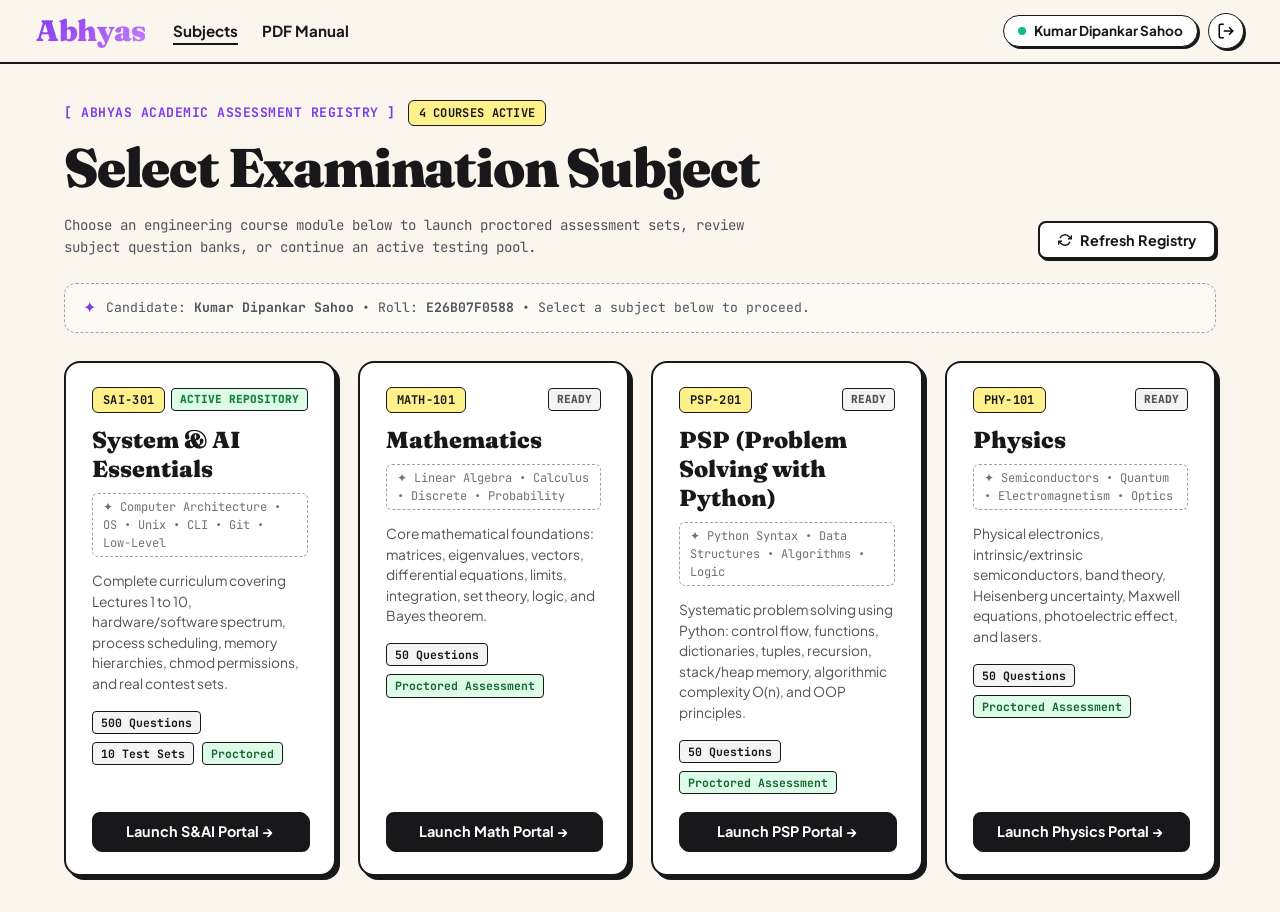
==== commit cb83303e: "Hide test header badges cleanly when leaving exam session" ====
--- a/index.html
+++ b/index.html
@@ -7,7 +7,7 @@
   <link rel="preconnect" href="https://fonts.googleapis.com">
   <link rel="preconnect" href="https://fonts.gstatic.com" crossorigin>
   <link href="https://fonts.googleapis.com/css2?family=Fraunces:ital,opsz,wght@0,9..144,700;0,9..144,800;0,9..144,900;1,9..144,700&family=JetBrains+Mono:wght@400;500;600;700&family=Plus+Jakarta+Sans:wght@400;500;600;700;800&display=swap" rel="stylesheet">
-  <link rel="stylesheet" href="styles.css?v=20261011_v3">
+  <link rel="stylesheet" href="styles.css?v=20261011_v4">
 </head>
 <body>
 
@@ -26,7 +26,7 @@
 
     <div class="header-center">
       <!-- Test Header Status (When in Test) -->
-      <div class="test-header-bar" id="test-header-status" style="display: none;">
+      <div class="test-header-bar hidden" id="test-header-status" style="display: none;">
         <div class="timer-badge" id="timer-pill">
           <svg class="icon icon-sm" viewBox="0 0 24 24" fill="none" stroke="currentColor" stroke-width="2.5"><circle cx="12" cy="12" r="10"></circle><polyline points="12 6 12 12 16 14"></polyline></svg>
           <span id="timer-display">45:00</span>
--- a/styles.css
+++ b/styles.css
@@ -123,13 +123,18 @@
 }
 
 .test-header-bar {
-  display: flex !important;
-  flex-direction: row !important;
-  align-items: center !important;
-  justify-content: center !important;
-  gap: 12px !important;
-  height: 100% !important;
-  margin: 0 auto !important;
+  display: flex;
+  flex-direction: row;
+  align-items: center;
+  justify-content: center;
+  gap: 12px;
+  height: 100%;
+  margin: 0 auto;
+}
+
+.test-header-bar.hidden,
+.test-header-bar[style*="display: none"] {
+  display: none !important;
 }
 
 .timer-badge {
